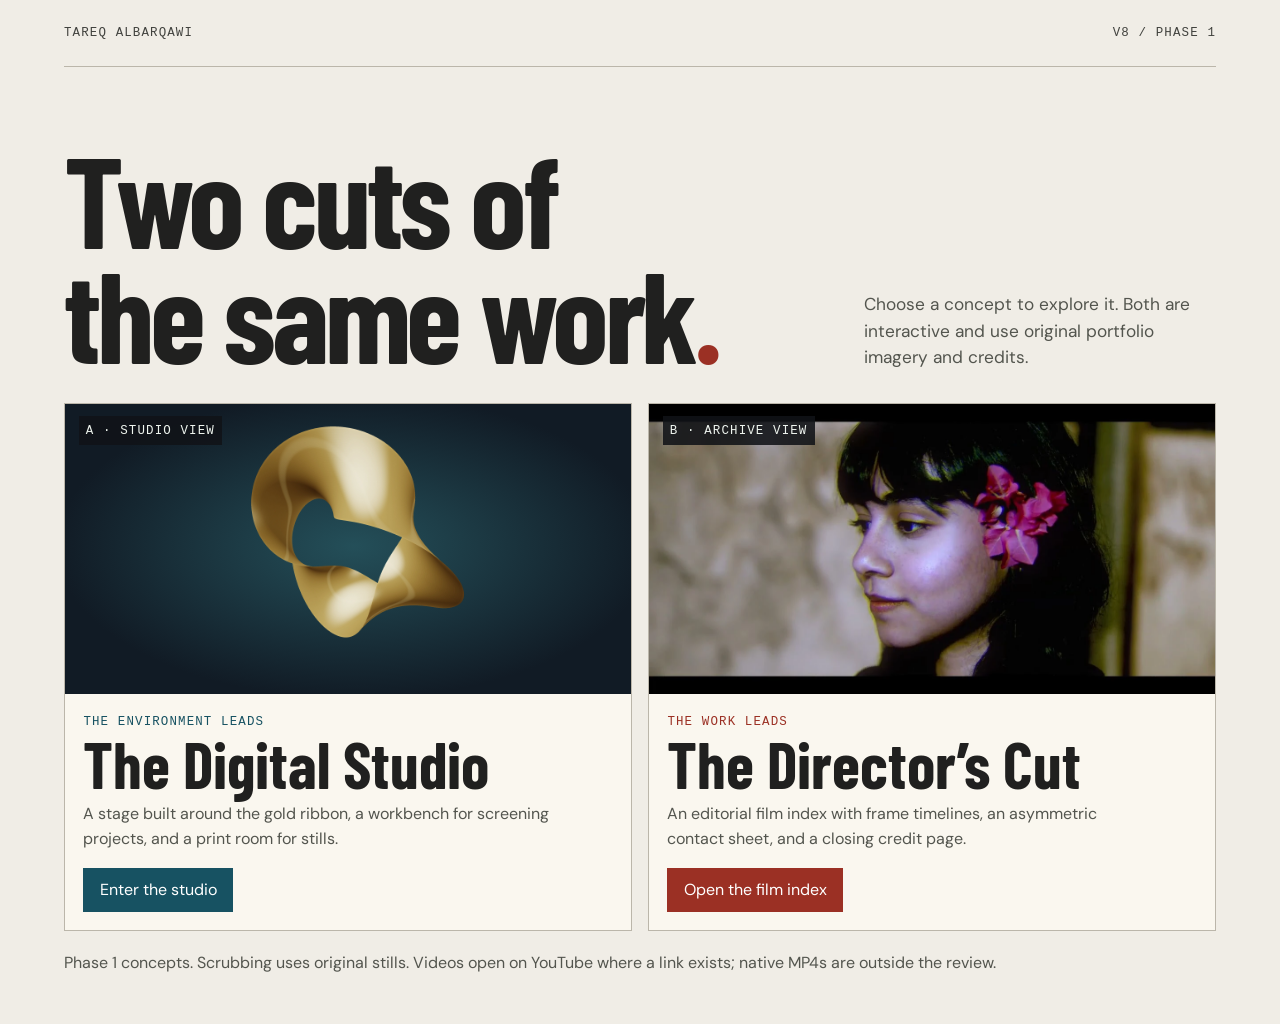
==== v8/phase-1/index.html @ 97867545 "Build Studio and Director's Cut review prototypes [skip netlify] [skip ci]" ====
<!doctype html>
<html lang="en">
<head>
  <meta charset="utf-8">
  <meta name="viewport" content="width=device-width,initial-scale=1">
  <meta name="robots" content="noindex,nofollow">
  <meta name="description" content="Two interactive design prototypes for Tareq Albarqawi’s portfolio.">
  <title>Tareq Albarqawi · V8 Design Review</title>
  <link rel="icon" href="../../favicon.png">
  <link rel="preload" href="../../assets/barlow-condensed-bold.ttf" as="font" type="font/ttf" crossorigin>
<link rel="stylesheet" href="shared.css">
  <link rel="stylesheet" href="review.css">
</head>
<body class="review">
  <main class="site-frame">
    <header class="review-top mono"><span>Tareq Albarqawi</span><span>V8 / PHASE 1</span></header>
    <div class="review-intro">
      <h1>Two cuts of<br>the same work<span>.</span></h1>
      <p>Choose a concept to explore it. Both are interactive and use original portfolio imagery and credits.</p>
    </div>
    <div class="concepts">
      <article class="concept-card review-a">
        <a class="concept-image" href="studio.html" aria-label="Open The Digital Studio">
          <img src="../../assets/motion-sculpture.webp" width="1400" height="1400" alt="The original gold ribbon sculpture, staged in a dark studio">
          <span class="mono">A · Studio view</span>
        </a>
        <div class="concept-copy"><p class="mono">The environment leads</p><h2>The Digital Studio</h2>
        <p>A stage built around the gold ribbon, a workbench for screening projects, and a print room for stills.</p>
        <a class="button primary" href="studio.html">Enter the studio</a></div>
      </article>
      <article class="concept-card review-b">
        <a class="concept-image" href="cut.html" aria-label="Open The Director’s Cut">
          <img src="../../assets/a-quiet-trail-w04hOwvVkdc.webp" width="1280" height="720" alt="A close-up from A Quiet Trail">
          <span class="mono">B · Archive view</span>
        </a>
        <div class="concept-copy"><p class="mono">The work leads</p><h2>The Director’s Cut</h2>
        <p>An editorial film index with frame timelines, an asymmetric contact sheet, and a closing credit page.</p>
        <a class="button primary" href="cut.html">Open the film index</a></div>
      </article>
    </div>
    <p class="review-note">Phase 1 concepts. Scrubbing uses original stills. Videos open on YouTube where a link exists; native MP4s are outside the review.</p>
  </main>
</body>
</html>
---- v8/phase-1/shared.css ----
@font-face{font-family:Barlow;src:url("../../assets/barlow-condensed-bold.ttf") format("truetype");font-weight:700;font-display:swap}
@font-face{font-family:DM;src:url("../../assets/dm-sans.ttf") format("truetype");font-style:normal;font-weight:400;font-display:swap}
:root{--sans:DM,system-ui,sans-serif;--display:Barlow,"Arial Narrow",Impact,sans-serif;--mono:ui-monospace,"Cascadia Mono",Consolas,monospace}
*,*::before,*::after{box-sizing:border-box}
[hidden]{display:none!important}
html{scroll-padding-top:5.75rem;text-size-adjust:100%;-webkit-text-size-adjust:100%}
body{margin:0;font:1rem/1.55 var(--sans);color:var(--text);background:var(--page)}
main{display:block}
img{display:block;max-inline-size:100%;height:auto}
figure,h1,h2,h3,p{margin:0}
a{color:inherit;text-decoration:none}
button,input{font:inherit;color:inherit}
button{cursor:pointer}
button:disabled{cursor:wait}
button,a,input,summary{-webkit-tap-highlight-color:transparent}
a:focus-visible,button:focus-visible,summary:focus-visible,input:focus-visible{outline:2px solid var(--focus,var(--accent));outline-offset:4px}
.site-frame{width:min(90%,86rem);margin-inline:auto}
.mono{font-family:var(--mono);font-size:.78rem;letter-spacing:.09em;text-transform:uppercase;line-height:1.45}
h1,h2{font-family:var(--display);font-weight:700;line-height:.9}
.skip{position:fixed;z-index:15;left:1rem;top:.5rem;transform:translateY(-150%);padding:.75rem 1rem;background:#fff;color:#111}
.skip:focus{transform:none}
.sr-only{position:absolute;width:1px;height:1px;padding:0;margin:-1px;overflow:hidden;clip-path:inset(50%);white-space:nowrap;border:0}
.head-row{display:flex;justify-content:space-between;align-items:center;min-height:4.2rem;gap:1.25rem}
.brand{display:inline-flex;align-items:center;gap:.58rem;min-height:2.75rem;white-space:nowrap;font-weight:bold}
.head-row nav{display:flex;gap:clamp(.6rem,2.35vw,2.25rem);align-items:center}
.head-row nav a,.review-link{display:flex;align-items:center;min-height:2.75rem;white-space:nowrap}
.head-row nav a:hover,.review-link:hover{text-decoration:underline;text-underline-offset:.3em}
.review-short{display:none}
.button,.icon-button{border:1px solid var(--line);display:inline-flex;align-items:center;justify-content:center;min-height:2.75rem;padding:.65rem .95rem;gap:.6rem;line-height:1.2;background:transparent;color:inherit}
.button:hover,.icon-button:hover{border-color:var(--accent);color:var(--accent)}
.button svg{flex:none}
.primary{border-color:var(--accent);background:var(--accent);color:var(--on-accent)}
.primary:hover{border-color:var(--accent);color:var(--on-accent);filter:brightness(1.085)}
.contact-link{display:flex;flex-direction:column;gap:.1rem;min-width:0}
.contact-link strong{font-size:1rem}
.contact-link span{overflow-wrap:anywhere}
.end-note{display:flex;justify-content:space-between;align-items:center;gap:1rem;flex-wrap:wrap}
.end-note a,.text-action{text-decoration:underline;text-underline-offset:.27em}
.end-note a{padding:.5rem 0}
.screen-frame{position:relative;overflow:hidden;isolation:isolate;background:#08090a;width:100%;height:100%}
.screen-frame img{width:100%;height:100%;object-fit:contain}
.frame-surface{position:absolute;inset:0;background-repeat:no-repeat;pointer-events:none}
.scan-controls{display:grid;grid-template-columns:minmax(0,1fr) auto;align-items:center;gap:.25rem .8rem}
.scan-controls label{grid-column:1/-1}
.scan-controls input{min-width:0;width:100%;margin:0;accent-color:var(--accent);height:2.75rem;touch-action:pan-y}
.scan-note{grid-column:1/-1;color:var(--muted);font-size:.87rem;line-height:1.4}
.photo-tile{min-width:0}
.photo-tile a{display:block;overflow:hidden}
.photo-tile img{width:100%;height:100%;object-fit:cover;transition:transform 240ms ease-out}
.photo-tile a:hover img{transform:scale(1.025)}
.photo-tile figcaption strong{display:block;font-weight:400;font-size:1.1rem}
.review-dialog{--text:#f4eee4;--muted:#bcb6ab;--accent:#e1b47a;--on-accent:#181716;--line:#ffffff38;background:#161819;color:var(--text);border:1px solid var(--line);padding:0;width:min(90vw,54rem);max-height:90dvh;overscroll-behavior:contain}
.review-dialog::backdrop{background:#090c11d9}
.dialog-bar{border-bottom:1px solid var(--line);display:flex;align-items:center;justify-content:space-between;padding:.55rem 1rem;gap:1rem}
.dialog-bar p{color:var(--accent)}
.dialog-body{padding:clamp(1rem,3vw,2rem)}
.dialog-media{margin:0 auto 1.25rem;max-width:100%;max-height:57dvh;width:auto;object-fit:contain}
.dialog-body h2{font-size:clamp(2.7rem,7vw,4.5rem);margin-bottom:.65rem}
.dialog-body p:not(:last-child){margin-bottom:.75rem}
.dialog-body .scan-note{color:var(--muted)}
.dialog-body .primary{margin-top:.5rem}
.photo-controls{display:flex;justify-content:space-between;align-items:center;margin-top:1rem;gap:.5rem}
@media(max-width:640px){
  .site-frame{width:calc(100% - 2rem)}
  .head-row{gap:.65rem;min-height:3.75rem}
  .head-row nav{font-size:.9rem}
  .review-long{display:none}
  .review-short{display:inline}
  .end-note{gap:.35rem}
}
@media(prefers-reduced-motion:reduce){
  *,*::before,*::after{scroll-behavior:auto!important;animation-duration:.01ms!important;transition-duration:.01ms!important}
}
---- v8/phase-1/review.css ----
.review{--page:#f0ede6;--text:#20201f;--muted:#53554e;--accent:#9b3024;--on-accent:white;--line:#bbb6aa;padding-bottom:3rem}
.review-top{display:flex;justify-content:space-between;gap:1rem;align-items:center;min-height:4.2rem;border-bottom:1px solid var(--line);color:#41423e}
.review-intro{display:flex;justify-content:space-between;align-items:end;gap:2rem;padding:clamp(2.4rem,5.75vw,5rem) 0 2rem}
.review-intro h1{font-size:clamp(4.1rem,10vw,9rem);letter-spacing:-.033em}
.review-intro h1 span{color:var(--accent)}
.review-intro p{max-width:22rem;color:var(--muted);font-size:1.08rem}
.concepts{display:grid;grid-template-columns:repeat(2,minmax(0,1fr));gap:1rem}
.concept-card{min-width:0;border:1px solid var(--line);background:#faf7ef}
.concept-image{display:block;position:relative;overflow:hidden;aspect-ratio:1.95;background:#132024}
.concept-image img{width:100%;height:100%;transition:transform 230ms ease-out}
.concept-image:hover img{transform:scale(1.015)}
.concept-image span{position:absolute;left:.85rem;top:.75rem;background:#101317df;color:#eef4ee;padding:.35rem .45rem}
.review-a .concept-image{background:radial-gradient(ellipse at 51% 49%,#244f59,#111b25 73%)}
.review-a img{object-fit:contain}
.review-b img{object-fit:cover}
.concept-copy{padding:1.15rem}
.concept-copy p:first-child{color:var(--accent)}
.concept-copy h2{font-size:clamp(2.4rem,5vw,4.7rem);margin:.25rem 0 .6rem}
.concept-copy p:not(.mono){max-width:30rem;color:var(--muted)}
.concept-copy .button{margin-top:1rem}
.review-a .concept-copy{--accent:#175262}
.review-note{padding-top:1.25rem;color:var(--muted)}
@media(max-width:650px){.review-intro{display:grid;gap:1rem}.concepts{grid-template-columns:minmax(0,1fr)}}
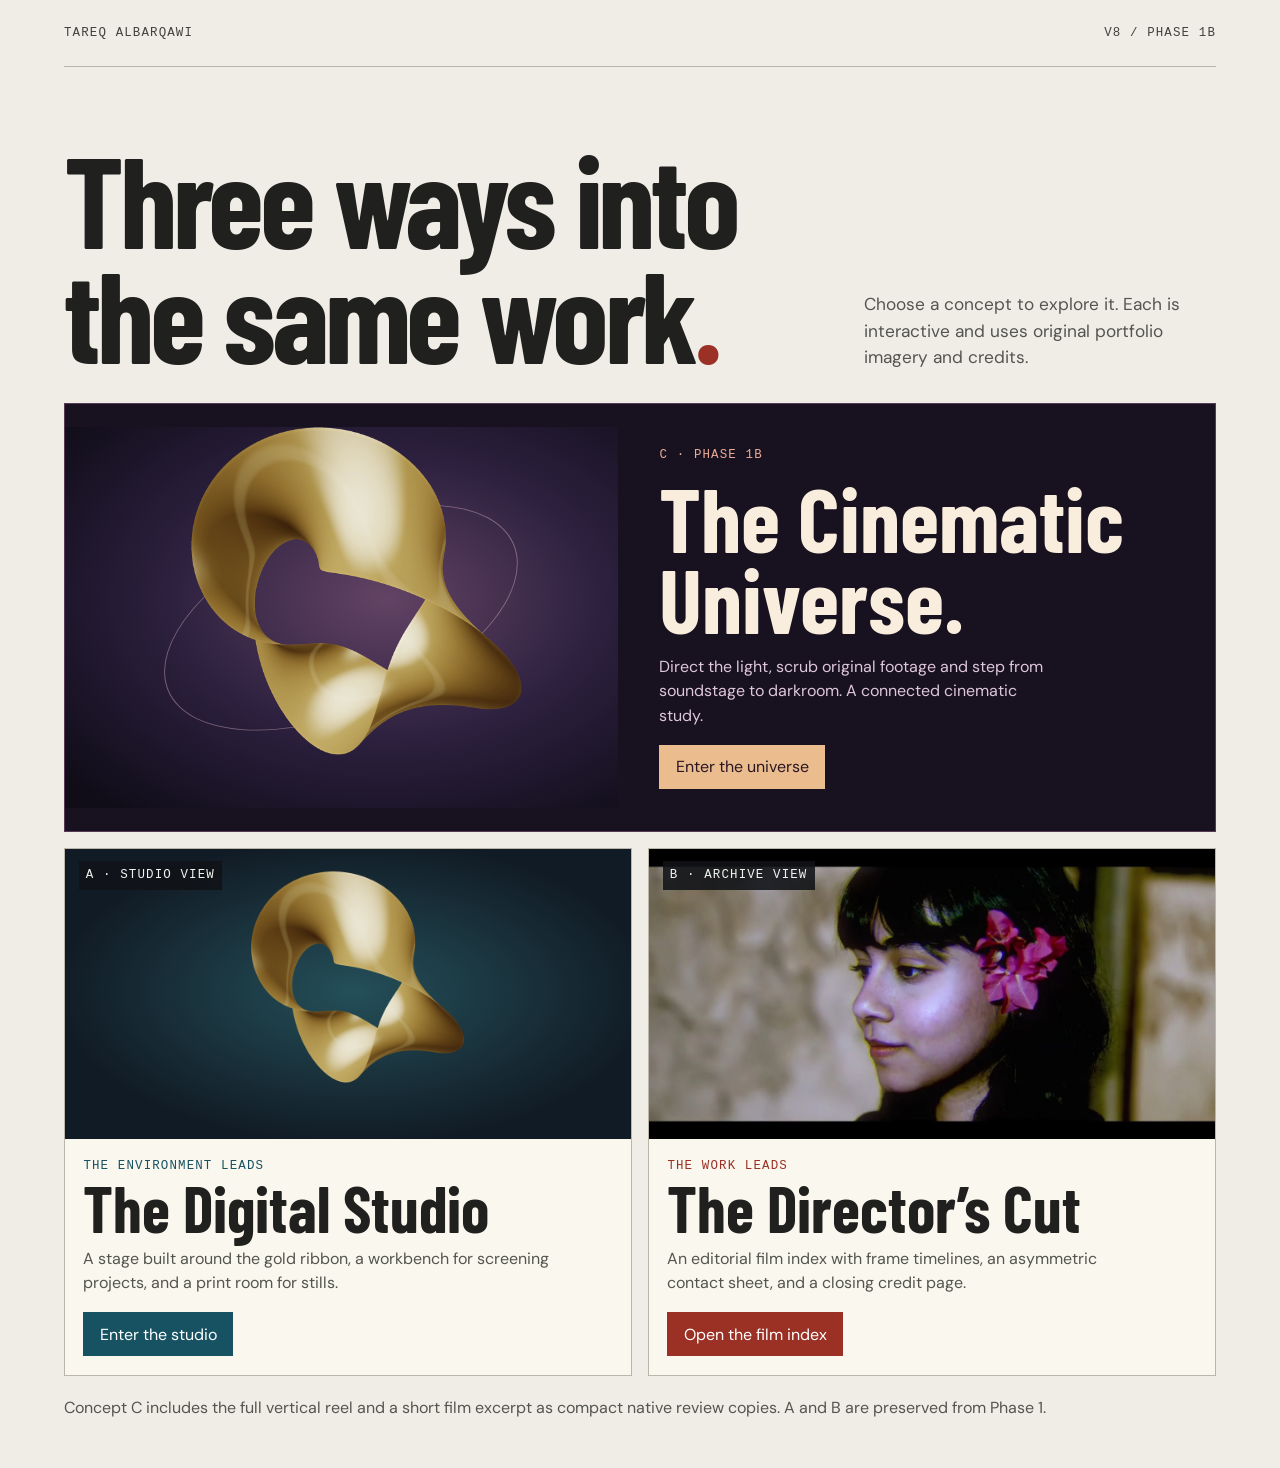
==== commit d33cc95a: "Build Cinematic Universe interactive review [skip netlify] [skip ci]" ====
--- a/v8/phase-1/index.html
+++ b/v8/phase-1/index.html
@@ -4,7 +4,7 @@
   <meta charset="utf-8">
   <meta name="viewport" content="width=device-width,initial-scale=1">
   <meta name="robots" content="noindex,nofollow">
-  <meta name="description" content="Two interactive design prototypes for Tareq Albarqawi’s portfolio.">
+  <meta name="description" content="Three interactive design prototypes for Tareq Albarqawi’s portfolio.">
   <title>Tareq Albarqawi · V8 Design Review</title>
   <link rel="icon" href="../../favicon.png">
   <link rel="preload" href="../../assets/barlow-condensed-bold.ttf" as="font" type="font/ttf" crossorigin>
@@ -13,11 +13,15 @@
 </head>
 <body class="review">
   <main class="site-frame">
-    <header class="review-top mono"><span>Tareq Albarqawi</span><span>V8 / PHASE 1</span></header>
+    <header class="review-top mono"><span>Tareq Albarqawi</span><span>V8 / PHASE 1B</span></header>
     <div class="review-intro">
-      <h1>Two cuts of<br>the same work<span>.</span></h1>
-      <p>Choose a concept to explore it. Both are interactive and use original portfolio imagery and credits.</p>
+      <h1>Three ways into<br>the same work<span>.</span></h1>
+      <p>Choose a concept to explore it. Each is interactive and uses original portfolio imagery and credits.</p>
     </div>
+    <article class="universe-feature">
+      <div class="universe-object"><img src="../../assets/motion-sculpture.webp" width="1400" height="1400" alt="Tareq’s original gold ribbon sculpture"></div>
+      <div class="universe-feature-copy"><p class="mono">C · Phase 1B</p><h2>The Cinematic<br>Universe.</h2><p>Direct the light, scrub original footage and step from soundstage to darkroom. A connected cinematic study.</p><a class="button primary" href="../phase-1b/index.html">Enter the universe</a></div>
+    </article>
     <div class="concepts">
       <article class="concept-card review-a">
         <a class="concept-image" href="studio.html" aria-label="Open The Digital Studio">
@@ -38,7 +42,7 @@
         <a class="button primary" href="cut.html">Open the film index</a></div>
       </article>
     </div>
-    <p class="review-note">Phase 1 concepts. Scrubbing uses original stills. Videos open on YouTube where a link exists; native MP4s are outside the review.</p>
+    <p class="review-note">Concept C includes the full vertical reel and a short film excerpt as compact native review copies. A and B are preserved from Phase 1.</p>
   </main>
 </body>
 </html>
--- a/v8/phase-1/review.css
+++ b/v8/phase-1/review.css
@@ -21,3 +21,14 @@
 .review-a .concept-copy{--accent:#175262}
 .review-note{padding-top:1.25rem;color:var(--muted)}
 @media(max-width:650px){.review-intro{display:grid;gap:1rem}.concepts{grid-template-columns:minmax(0,1fr)}}
+
+.universe-feature{display:grid;grid-template-columns:1fr 1.08fr;align-items:center;background:#18111f;color:#f9eddd;border:1px solid #583a56;margin-bottom:1rem;min-width:0}
+.universe-object{aspect-ratio:1.45;position:relative;overflow:hidden;background:radial-gradient(ellipse at 58% 45%,#634365,#2c203e 48%,#100d19 92%);isolation:isolate}
+.universe-object::before{position:absolute;content:"";inset:16%;border:1px solid #d8afbe75;border-radius:50%;transform:rotate(-23deg) scaleY(.72)}
+.universe-object img{height:100%;width:100%;object-fit:contain;transform:scale(1.18)}
+.universe-feature-copy{padding:clamp(1.1rem,4vw,2.6rem)}
+.universe-feature-copy .mono{color:#e9ab98}
+.universe-feature-copy h2{font-size:clamp(3.65rem,7vw,7.4rem);margin:.15em 0 .18em}
+.universe-feature-copy p:not(.mono){color:#dfc7db;max-width:24rem}
+.universe-feature-copy .button{--accent:#ebbc8e;--on-accent:#291722;margin-top:1rem}
+@media(max-width:650px){.universe-feature{grid-template-columns:1fr}.universe-object{aspect-ratio:1.8}}
